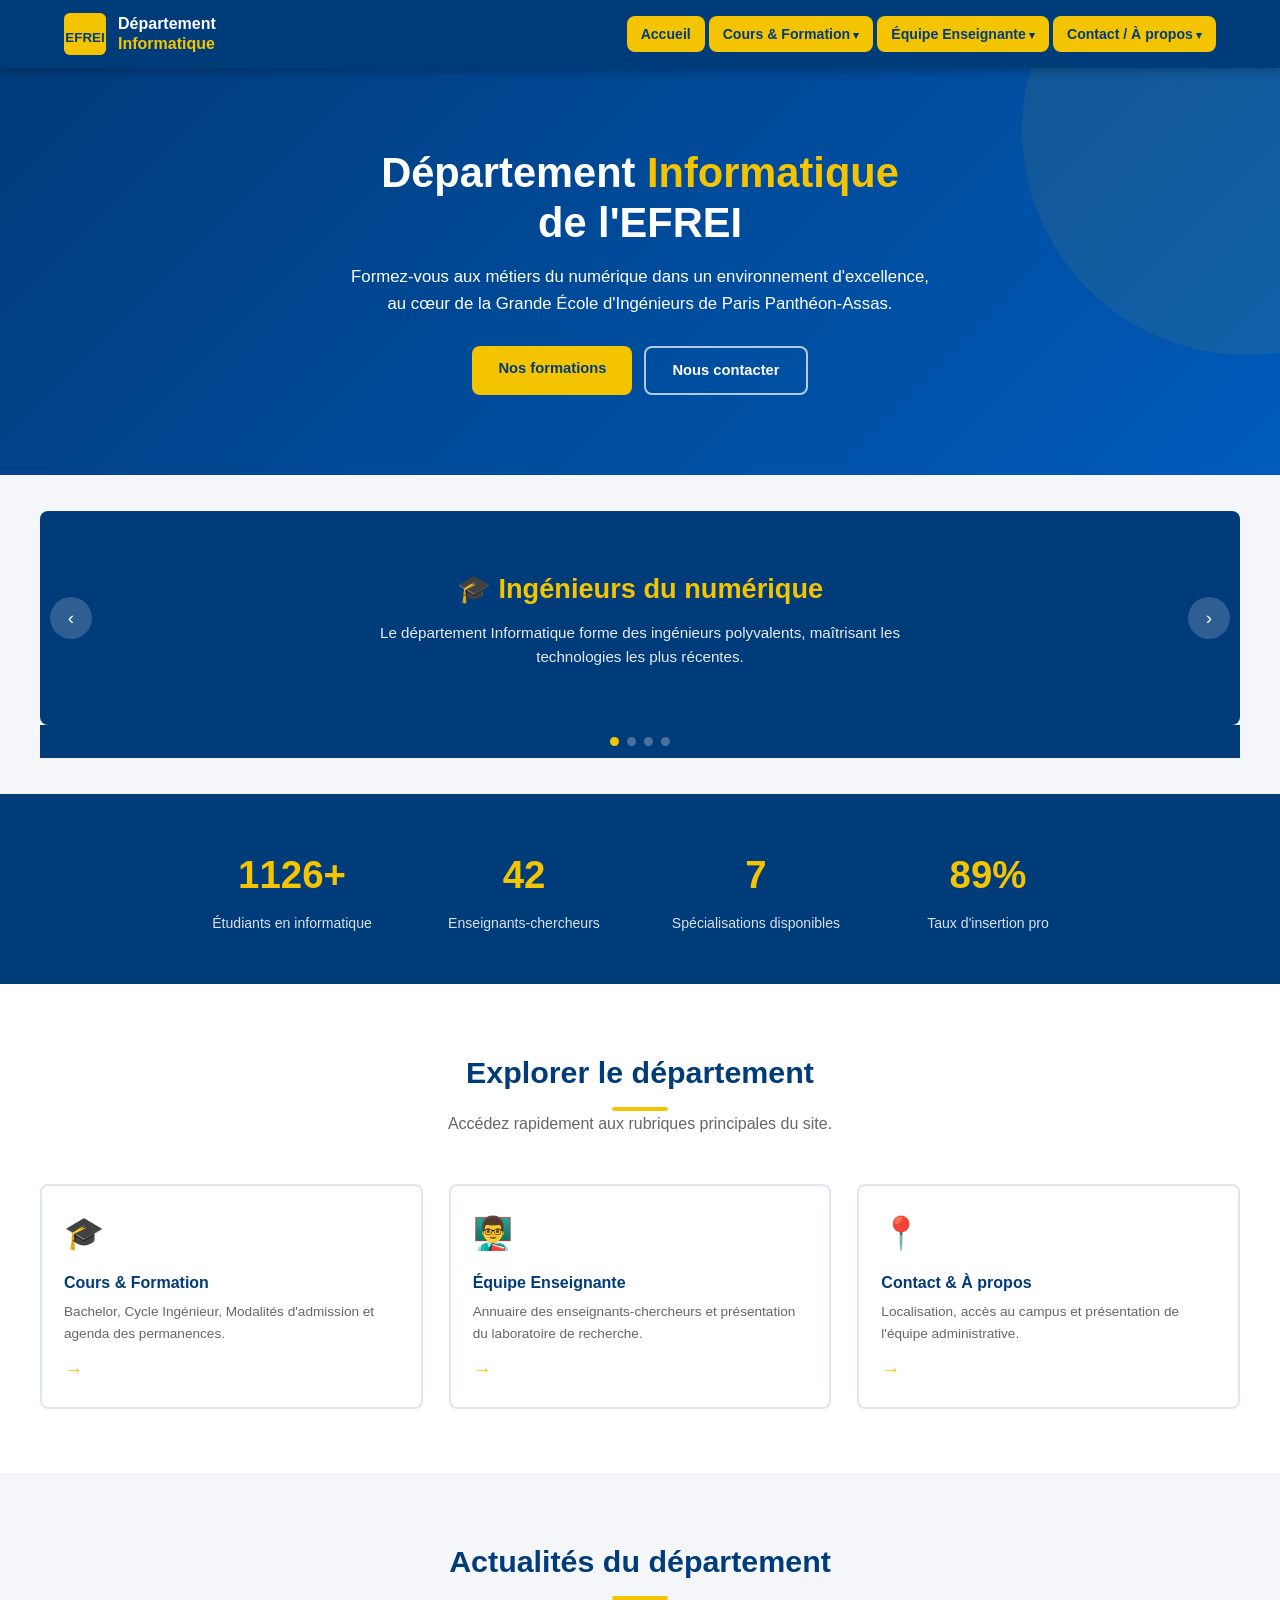
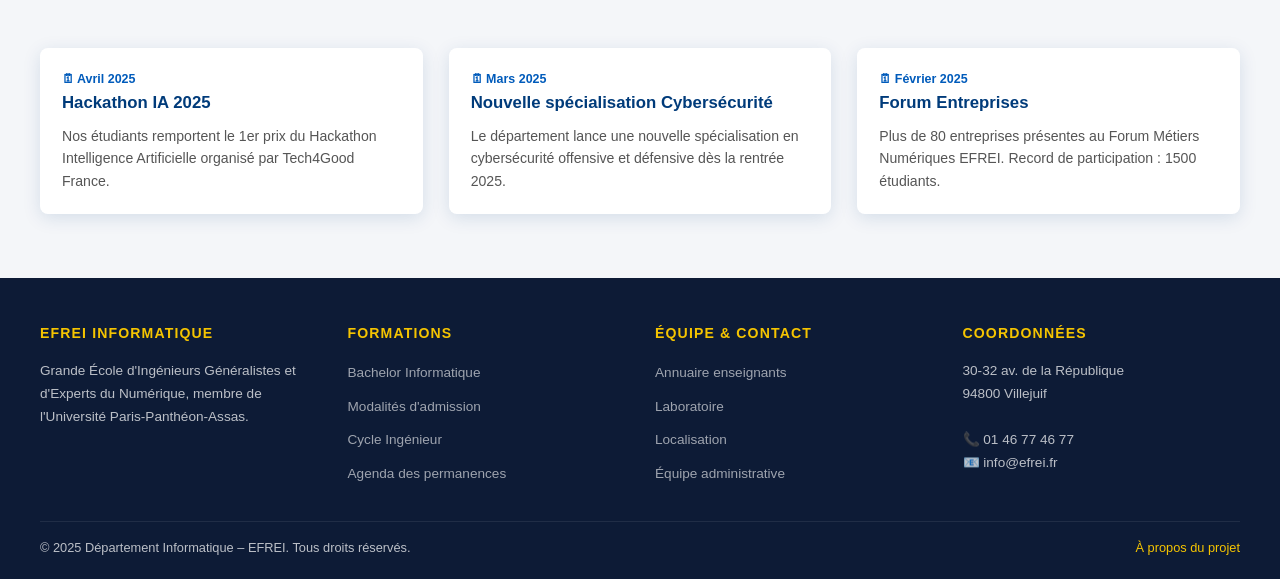
==== index.html @ 902ca6f0 "Add files via upload" ====
<!DOCTYPE html>
<html lang="fr">
<head>
  <meta charset="UTF-8" />
  <meta name="viewport" content="width=device-width, initial-scale=1.0" />
  <title>Département Informatique – EFREI</title>
  <link rel="stylesheet" href="style.css" />
</head>
<body>
 
<!-- ===== HEADER ===== -->
<header>
  <div class="header-inner">
    <div class="logo-zone">
      <svg width="44" height="44" viewBox="0 0 44 44" xmlns="http://www.w3.org/2000/svg" aria-label="Logo EFREI">
        <rect width="44" height="44" rx="6" fill="#f5c400"/>
        <text x="22" y="30" text-anchor="middle" font-family="Arial Black,sans-serif" font-size="14" font-weight="900" fill="#003b7a">EFREI</text>
      </svg>
      <div class="site-title">Département<br><span>Informatique</span></div>
    </div>
 
    <button class="menu-btn" id="menu-btn" aria-label="Ouvrir le menu" aria-expanded="false">
      <span></span><span></span><span></span>
    </button>
 
    <nav id="nav-principal" aria-label="Navigation principale">
      <ul>
        <li><a href="index.html">Accueil</a></li>
        <li class="nav-item">
          <a href="formations/bachelor.html">Cours &amp; Formation</a>
          <ul class="sous-menu">
            <li><a href="formations/bachelor.html">Bachelor Informatique</a></li>
            <li><a href="formations/admission.html">Modalités d'admission</a></li>
            <li><a href="formations/cycle-ingenieur.html">Cycle Ingénieur</a></li>
            <li><a href="formations/agenda.html">Agenda des permanences</a></li>
          </ul>
        </li>
        <li class="nav-item">
          <a href="equipe/annuaire.html">Équipe Enseignante</a>
          <ul class="sous-menu">
            <li><a href="equipe/annuaire.html">Annuaire des enseignants</a></li>
            <li><a href="equipe/laboratoire.html">Laboratoire</a></li>
          </ul>
        </li>
        <li class="nav-item">
          <a href="contact/localisation.html">Contact / À propos</a>
          <ul class="sous-menu">
            <li><a href="contact/localisation.html">Localisation &amp; accès</a></li>
            <li><a href="contact/equipe-administrative.html">Équipe administrative</a></li>
          </ul>
        </li>
      </ul>
    </nav>
  </div>
</header>
 
<!-- ===== HERO ===== -->
<section class="hero">
  <div class="conteneur">
    <h1 class="fade-in">Département <span>Informatique</span><br>de l'EFREI</h1>
    <p class="fd1">Formez-vous aux métiers du numérique dans un environnement d'excellence,
       au cœur de la Grande École d'Ingénieurs de Paris Panthéon-Assas.</p>
    <div class="hero-boutons fd2">
      <a href="formations/bachelor.html" class="btn btn-primaire">Nos formations</a>
      <a href="contact/localisation.html" class="btn btn-secondaire">Nous contacter</a>
    </div>
  </div>
</section>
 
<!-- ===== CARROUSEL ===== -->
<section style="padding:36px 24px; background:var(--gris-clair);">
  <div class="conteneur">
    <div class="carrousel">
      <div class="carrousel-piste" id="carrousel-piste">
        <div class="carrousel-diapo">
          <h3>🎓 Ingénieurs du numérique</h3>
          <p>Le département Informatique forme des ingénieurs polyvalents, maîtrisant les technologies les plus récentes.</p>
        </div>
        <div class="carrousel-diapo">
          <h3>💻 Projets innovants</h3>
          <p>Nos étudiants réalisent des projets concrets en partenariat avec des entreprises du CAC 40 et des startups.</p>
        </div>
        <div class="carrousel-diapo">
          <h3>🌍 Ouverture internationale</h3>
          <p>Profitez d'opportunités à l'international grâce à nos partenariats avec plus de 50 universités mondiales.</p>
        </div>
        <div class="carrousel-diapo">
          <h3>🤝 Réseau Alumni</h3>
          <p>Rejoignez un réseau de 30 000 anciens étudiants présents dans les plus grandes entreprises technologiques.</p>
        </div>
      </div>
      <button class="carrousel-btn precedent" id="btn-precedent" aria-label="Précédent">&#8249;</button>
      <button class="carrousel-btn suivant"   id="btn-suivant"   aria-label="Suivant">&#8250;</button>
    </div>
    <div class="carrousel-points">
      <button class="point actif" aria-label="Diapo 1"></button>
      <button class="point"       aria-label="Diapo 2"></button>
      <button class="point"       aria-label="Diapo 3"></button>
      <button class="point"       aria-label="Diapo 4"></button>
    </div>
  </div>
</section>
 
<!-- ===== STATS ===== -->
<section class="stats-bande">
  <div class="stats-grille">
    <div class="stat-item fd1"><h3><span class="compteur" data-cible="1200">0</span>+</h3><p>Étudiants en informatique</p></div>
    <div class="stat-item fd2"><h3><span class="compteur" data-cible="45">0</span></h3><p>Enseignants-chercheurs</p></div>
    <div class="stat-item fd3"><h3><span class="compteur" data-cible="8">0</span></h3><p>Spécialisations disponibles</p></div>
    <div class="stat-item fd4"><h3><span class="compteur" data-cible="95">0</span>%</h3><p>Taux d'insertion pro</p></div>
  </div>
</section>
 
<!-- ===== NAVIGATION SOUS-PAGES ===== -->
<section>
  <div class="conteneur">
    <div class="section-titre">
      <h2>Explorer le département</h2>
      <div class="trait"></div>
      <p>Accédez rapidement aux rubriques principales du site.</p>
    </div>
 
    <div class="grille-cartes">
      <a href="formations/bachelor.html" class="carte-lien fd1">
        <div class="icone-lien">🎓</div>
        <h3>Cours &amp; Formation</h3>
        <p>Bachelor, Cycle Ingénieur, Modalités d'admission et agenda des permanences.</p>
        <span class="fleche">→</span>
      </a>
      <a href="equipe/annuaire.html" class="carte-lien fd2">
        <div class="icone-lien">👨‍🏫</div>
        <h3>Équipe Enseignante</h3>
        <p>Annuaire des enseignants-chercheurs et présentation du laboratoire de recherche.</p>
        <span class="fleche">→</span>
      </a>
      <a href="contact/localisation.html" class="carte-lien fd3">
        <div class="icone-lien">📍</div>
        <h3>Contact &amp; À propos</h3>
        <p>Localisation, accès au campus et présentation de l'équipe administrative.</p>
        <span class="fleche">→</span>
      </a>
    </div>
  </div>
</section>
 
<!-- ===== ACTUALITÉS ===== -->
<section class="fond-gris">
  <div class="conteneur">
    <div class="section-titre">
      <h2>Actualités du département</h2>
      <div class="trait"></div>
    </div>
    <div class="grille-cartes">
      <article class="carte fd1">
        <div class="carte-corps">
          <p style="font-size:.78rem;color:var(--bleu-clair);font-weight:600;">🗓 Avril 2025</p>
          <h3>Hackathon IA 2025</h3>
          <p>Nos étudiants remportent le 1er prix du Hackathon Intelligence Artificielle organisé par Tech4Good France.</p>
        </div>
      </article>
      <article class="carte fd2">
        <div class="carte-corps">
          <p style="font-size:.78rem;color:var(--bleu-clair);font-weight:600;">🗓 Mars 2025</p>
          <h3>Nouvelle spécialisation Cybersécurité</h3>
          <p>Le département lance une nouvelle spécialisation en cybersécurité offensive et défensive dès la rentrée 2025.</p>
        </div>
      </article>
      <article class="carte fd3">
        <div class="carte-corps">
          <p style="font-size:.78rem;color:var(--bleu-clair);font-weight:600;">🗓 Février 2025</p>
          <h3>Forum Entreprises</h3>
          <p>Plus de 80 entreprises présentes au Forum Métiers Numériques EFREI. Record de participation : 1500 étudiants.</p>
        </div>
      </article>
    </div>
  </div>
</section>
 
<!-- ===== FOOTER ===== -->
<footer>
  <div class="footer-inner">
    <div class="footer-col">
      <h3>EFREI Informatique</h3>
      <p>Grande École d'Ingénieurs Généralistes et d'Experts du Numérique, membre de l'Université Paris-Panthéon-Assas.</p>
    </div>
    <div class="footer-col">
      <h3>Formations</h3>
      <ul>
        <li><a href="formations/bachelor.html">Bachelor Informatique</a></li>
        <li><a href="formations/admission.html">Modalités d'admission</a></li>
        <li><a href="formations/cycle-ingenieur.html">Cycle Ingénieur</a></li>
        <li><a href="formations/agenda.html">Agenda des permanences</a></li>
      </ul>
    </div>
    <div class="footer-col">
      <h3>Équipe &amp; Contact</h3>
      <ul>
        <li><a href="equipe/annuaire.html">Annuaire enseignants</a></li>
        <li><a href="equipe/laboratoire.html">Laboratoire</a></li>
        <li><a href="contact/localisation.html">Localisation</a></li>
        <li><a href="contact/equipe-administrative.html">Équipe administrative</a></li>
      </ul>
    </div>
    <div class="footer-col">
      <h3>Coordonnées</h3>
      <p>30-32 av. de la République<br>94800 Villejuif<br><br>📞 01 46 77 46 77<br>📧 info@efrei.fr</p>
    </div>
  </div>
  <div class="footer-bas">
    <p>&copy; 2025 Département Informatique – EFREI. Tous droits réservés.</p>
    <nav aria-label="Nav secondaire">
      <a href="contact/equipe-administrative.html" style="color:var(--jaune);">À propos du projet</a>
    </nav>
  </div>
</footer>
 
<script src="script.js"></script>
</body>
</html>
---- style.css ----
/* ============================================
   EFREI - Département Informatique
   style.css — Feuille de style principale
   ============================================ */
 
/* ---------- Variables CSS ---------- */
:root {
  --bleu:       #003b7a;
  --bleu-clair: #005bbb;
  --jaune:      #f5c400;
  --blanc:      #ffffff;
  --gris-clair: #f4f6f9;
  --gris-texte: #333333;
  --pied:       #0d1b36;
  --ombre:      0 4px 18px rgba(0,59,122,0.13);
  --radius:     8px;
  --transition: 0.3s ease;
}
 
/* ---------- Reset ---------- */
*, *::before, *::after { margin:0; padding:0; box-sizing:border-box; }
html { scroll-behavior: smooth; }
body { font-family:'Segoe UI',Tahoma,Geneva,Verdana,sans-serif; color:var(--gris-texte); background:var(--blanc); line-height:1.6; }
a { text-decoration:none; color:inherit; }
img { max-width:100%; height:auto; display:block; }
ul { list-style:none; }
 
/* ---------- HEADER ---------- */
header {
  background: var(--bleu);
  color: var(--blanc);
  position: sticky;
  top: 0;
  z-index: 1000;
  box-shadow: 0 2px 10px rgba(0,0,0,0.3);
}
.header-inner {
  max-width: 1200px;
  margin: 0 auto;
  padding: 0 24px;
  height: 68px;
  display: flex;
  align-items: center;
  justify-content: space-between;
}
.logo-zone { display:flex; align-items:center; gap:12px; }
.logo-zone svg { height:42px; width:auto; }
.site-title { font-size:1rem; font-weight:700; line-height:1.25; }
.site-title span { color:var(--jaune); }
 
/* NAV */
nav ul { display:flex; gap:4px; }
nav ul li a {
  display:block;
  padding:7px 14px;
  border-radius:var(--radius);
  font-size:0.88rem;
  font-weight:500;
  color:rgba(255,255,255,0.82);
  transition:background var(--transition), color var(--transition);
}
nav ul li a:hover, nav ul li a.actif {
  background:var(--jaune);
  color:var(--bleu);
  font-weight:700;
}
 
/* Dropdown sous-menus */
.nav-item { position:relative; }
.nav-item > a::after { content:' ▾'; font-size:0.7rem; }
.sous-menu {
  display:none;
  position:absolute;
  top:calc(100% + 8px);
  left:0;
  background:var(--blanc);
  border-radius:var(--radius);
  box-shadow:var(--ombre);
  min-width:220px;
  padding:8px 0;
  z-index:200;
}
.sous-menu li a {
  color:var(--bleu);
  padding:9px 18px;
  font-size:0.85rem;
  border-radius:0;
  display:block;
}
.sous-menu li a:hover { background:var(--gris-clair); color:var(--bleu); }
.nav-item:hover .sous-menu { display:block; }
 
/* Hamburger */
.menu-btn {
  display:none; background:none; border:none; cursor:pointer;
  flex-direction:column; gap:5px; padding:6px;
}
.menu-btn span { display:block; width:26px; height:3px; background:var(--blanc); border-radius:2px; transition:var(--transition); }
 
/* ---------- FOOTER ---------- */
footer {
  background: var(--pied);
  color: rgba(255,255,255,0.72);
  padding: 44px 24px 20px;
}
.footer-inner {
  max-width:1200px; margin:0 auto;
  display:grid; grid-template-columns:repeat(auto-fit,minmax(210px,1fr)); gap:30px;
  margin-bottom:28px;
}
.footer-col h3 {
  color:var(--jaune); font-size:0.88rem; font-weight:700;
  text-transform:uppercase; letter-spacing:0.08em; margin-bottom:14px;
}
.footer-col ul li { margin-bottom:8px; }
.footer-col ul li a { color:rgba(255,255,255,0.6); font-size:0.85rem; transition:color var(--transition); }
.footer-col ul li a:hover { color:var(--jaune); }
.footer-col p { font-size:0.85rem; line-height:1.7; }
.footer-bas {
  max-width:1200px; margin:0 auto;
  border-top:1px solid rgba(255,255,255,0.08);
  padding-top:16px;
  display:flex; justify-content:space-between; align-items:center;
  flex-wrap:wrap; gap:10px; font-size:0.8rem;
}
 
/* ---------- ÉLÉMENTS COMMUNS ---------- */
.conteneur { max-width:1200px; margin:0 auto; }
section { padding:64px 24px; }
.fond-gris { background:var(--gris-clair); }
 
.section-titre { text-align:center; margin-bottom:48px; }
.section-titre h2 { font-size:1.9rem; color:var(--bleu); margin-bottom:8px; }
.section-titre p { color:#666; max-width:580px; margin:0 auto; }
.trait { width:56px; height:4px; background:var(--jaune); margin:10px auto 0; border-radius:2px; }
 
/* Fil d'Ariane */
.breadcrumb {
  background:var(--gris-clair);
  padding:10px 24px;
  font-size:0.82rem;
  color:#666;
  border-bottom:1px solid #e0e6ef;
}
.breadcrumb .conteneur { display:flex; gap:6px; align-items:center; flex-wrap:wrap; }
.breadcrumb a { color:var(--bleu-clair); }
.breadcrumb a:hover { text-decoration:underline; }
.breadcrumb span { color:#999; }
 
/* HERO */
.hero {
  background:linear-gradient(135deg,var(--bleu) 0%,var(--bleu-clair) 100%);
  color:var(--blanc);
  padding:80px 24px;
  text-align:center;
  position:relative;
  overflow:hidden;
}
.hero::before {
  content:''; position:absolute; top:-40%; right:-15%;
  width:450px; height:450px;
  background:rgba(245,196,0,0.07); border-radius:50%;
}
.hero-petit { padding:52px 24px; }
.hero h1 { font-size:2.6rem; font-weight:800; margin-bottom:16px; line-height:1.2; }
.hero h1 span { color:var(--jaune); }
.hero p { font-size:1.05rem; opacity:0.9; max-width:580px; margin:0 auto 28px; }
.hero-boutons { display:flex; gap:12px; justify-content:center; flex-wrap:wrap; }
 
/* BOUTONS */
.btn { display:inline-block; padding:11px 26px; border-radius:var(--radius); font-weight:600; font-size:0.92rem; cursor:pointer; transition:all var(--transition); border:none; }
.btn-primaire { background:var(--jaune); color:var(--bleu); }
.btn-primaire:hover { background:#e6b800; transform:translateY(-2px); box-shadow:var(--ombre); }
.btn-secondaire { background:transparent; color:var(--blanc); border:2px solid rgba(255,255,255,0.7); }
.btn-secondaire:hover { background:var(--blanc); color:var(--bleu); }
.btn-bleu { background:var(--bleu); color:var(--blanc); }
.btn-bleu:hover { background:var(--bleu-clair); transform:translateY(-2px); }
 
/* CARTES */
.grille-cartes { display:grid; grid-template-columns:repeat(auto-fit,minmax(260px,1fr)); gap:26px; }
.carte {
  background:var(--blanc); border-radius:var(--radius);
  box-shadow:var(--ombre); overflow:hidden;
  transition:transform var(--transition), box-shadow var(--transition);
}
.carte:hover { transform:translateY(-5px); box-shadow:0 14px 32px rgba(0,59,122,0.18); }
.carte-entete { background:var(--bleu); color:var(--blanc); padding:20px; font-size:1.9rem; text-align:center; }
.carte-corps { padding:22px; }
.carte-corps h3 { font-size:1.05rem; color:var(--bleu); margin-bottom:8px; }
.carte-corps p { font-size:0.88rem; color:#555; line-height:1.6; }
 
/* LIEN CARTE (sous-pages) */
.carte-lien { display:block; border:2px solid #e0e6ef; border-radius:var(--radius); padding:22px; transition:all var(--transition); }
.carte-lien:hover { border-color:var(--bleu-clair); background:var(--gris-clair); transform:translateY(-3px); box-shadow:var(--ombre); }
.carte-lien .icone-lien { font-size:2rem; margin-bottom:10px; }
.carte-lien h3 { color:var(--bleu); font-size:1rem; margin-bottom:6px; }
.carte-lien p { font-size:0.85rem; color:#666; }
.carte-lien .fleche { color:var(--jaune); font-size:1.2rem; font-weight:700; margin-top:10px; display:block; }
 
/* TABLEAU */
.tableau-conteneur { overflow-x:auto; }
table { width:100%; border-collapse:collapse; font-size:0.9rem; }
thead { background:var(--bleu); color:var(--blanc); }
thead th { padding:13px 16px; text-align:left; font-weight:600; }
tbody tr { border-bottom:1px solid #e8ecf2; transition:background var(--transition); }
tbody tr:hover { background:#eef3fb; }
tbody td { padding:12px 16px; }
.badge { display:inline-block; padding:3px 10px; border-radius:20px; font-size:0.75rem; font-weight:600; }
.badge-bleu  { background:#dbeafe; color:#1e40af; }
.badge-vert  { background:#d1fae5; color:#065f46; }
.badge-jaune { background:#fef3c7; color:#92400e; }
.badge-rouge { background:#fee2e2; color:#991b1b; }
 
/* STATS */
.stats-bande { background:var(--bleu); color:var(--blanc); padding:50px 24px; }
.stats-grille { max-width:900px; margin:0 auto; display:grid; grid-template-columns:repeat(auto-fit,minmax(150px,1fr)); gap:28px; text-align:center; }
.stat-item h3 { font-size:2.4rem; color:var(--jaune); font-weight:800; }
.stat-item p { font-size:0.88rem; opacity:0.85; margin-top:6px; }
 
/* FORMULAIRE */
.formulaire { max-width:660px; margin:0 auto; background:var(--blanc); border-radius:var(--radius); box-shadow:var(--ombre); padding:38px; }
.champ-groupe { margin-bottom:20px; }
.champ-groupe label { display:block; font-weight:600; font-size:0.88rem; margin-bottom:6px; color:var(--bleu); }
.champ-groupe input, .champ-groupe select, .champ-groupe textarea {
  width:100%; padding:10px 14px; border:2px solid #dde3ee;
  border-radius:var(--radius); font-size:0.9rem; font-family:inherit;
  transition:border-color var(--transition); outline:none;
}
.champ-groupe input:focus, .champ-groupe select:focus, .champ-groupe textarea:focus { border-color:var(--bleu-clair); }
.champ-groupe input.invalide, .champ-groupe textarea.invalide { border-color:#e53e3e; }
.champ-groupe textarea { resize:vertical; min-height:120px; }
.erreur-msg { color:#e53e3e; font-size:0.78rem; margin-top:4px; display:none; }
.erreur-msg.visible { display:block; }
.success-msg { display:none; background:#d1fae5; color:#065f46; padding:14px; border-radius:var(--radius); text-align:center; font-weight:600; margin-top:14px; }
 
/* CARROUSEL */
.carrousel { position:relative; overflow:hidden; border-radius:var(--radius); background:var(--bleu); }
.carrousel-piste { display:flex; transition:transform 0.5s ease; }
.carrousel-diapo { min-width:100%; padding:56px 40px; text-align:center; color:var(--blanc); }
.carrousel-diapo h3 { font-size:1.7rem; margin-bottom:10px; color:var(--jaune); }
.carrousel-diapo p { font-size:0.95rem; opacity:0.9; max-width:560px; margin:0 auto; }
.carrousel-btn { position:absolute; top:50%; transform:translateY(-50%); background:rgba(255,255,255,0.18); color:var(--blanc); border:none; width:42px; height:42px; border-radius:50%; font-size:1.2rem; cursor:pointer; transition:background var(--transition); }
.carrousel-btn:hover { background:var(--jaune); color:var(--bleu); }
.carrousel-btn.precedent { left:10px; }
.carrousel-btn.suivant   { right:10px; }
.carrousel-points { display:flex; justify-content:center; gap:8px; padding:12px 0; background:var(--bleu); }
.point { width:9px; height:9px; border-radius:50%; background:rgba(255,255,255,0.28); cursor:pointer; border:none; transition:background var(--transition); }
.point.actif { background:var(--jaune); }
 
/* ACCORDEON */
.accordeon-item { background:var(--blanc); border-radius:var(--radius); box-shadow:var(--ombre); margin-bottom:10px; overflow:hidden; }
.accordeon-titre { width:100%; background:none; border:none; padding:16px 20px; text-align:left; font-size:0.95rem; font-weight:600; color:var(--bleu); cursor:pointer; display:flex; justify-content:space-between; align-items:center; transition:background var(--transition); }
.accordeon-titre:hover { background:#eef3fb; }
.accordeon-titre .icone { font-size:1.1rem; transition:transform var(--transition); }
.accordeon-titre.ouvert .icone { transform:rotate(45deg); }
.accordeon-corps { max-height:0; overflow:hidden; transition:max-height 0.4s ease, padding 0.3s ease; padding:0 20px; }
.accordeon-corps.ouvert { padding:14px 20px 20px; }
.accordeon-corps p, .accordeon-corps ul { font-size:0.88rem; color:#555; }
.accordeon-corps ul { list-style:disc; padding-left:18px; margin-top:8px; }
.accordeon-corps ul li { margin-bottom:5px; }
 
/* ANIMATIONS */
@keyframes fadeInUp { from{opacity:0;transform:translateY(28px)} to{opacity:1;transform:translateY(0)} }
.fade-in { animation:fadeInUp 0.55s ease forwards; }
.fd1{animation-delay:0.05s;opacity:0} .fd2{animation-delay:0.15s;opacity:0} .fd3{animation-delay:0.25s;opacity:0} .fd4{animation-delay:0.35s;opacity:0}
 
/* ---------- RESPONSIVE ---------- */
@media(max-width:900px){
  .hero h1{font-size:2.1rem;}
  .section-titre h2{font-size:1.65rem;}
}
@media(max-width:680px){
  .menu-btn{display:flex;}
  nav{display:none;position:absolute;top:68px;left:0;right:0;background:var(--bleu);padding:14px 20px;box-shadow:0 4px 14px rgba(0,0,0,0.22);}
  nav.ouvert{display:block;}
  nav ul{flex-direction:column;gap:3px;}
  nav ul li a{padding:11px 14px;}
  .sous-menu{position:static;box-shadow:none;background:rgba(255,255,255,0.08);padding-left:12px;}
  .sous-menu li a{color:rgba(255,255,255,0.8);}
  .sous-menu li a:hover{background:rgba(255,255,255,0.1);}
  .nav-item:hover .sous-menu{display:none;}
  .nav-item.ouvert-mobile .sous-menu{display:block;}
  .hero{padding:60px 20px;}
  .hero h1{font-size:1.75rem;}
  .formulaire{padding:22px 16px;}
  .footer-bas{flex-direction:column;text-align:center;}
}
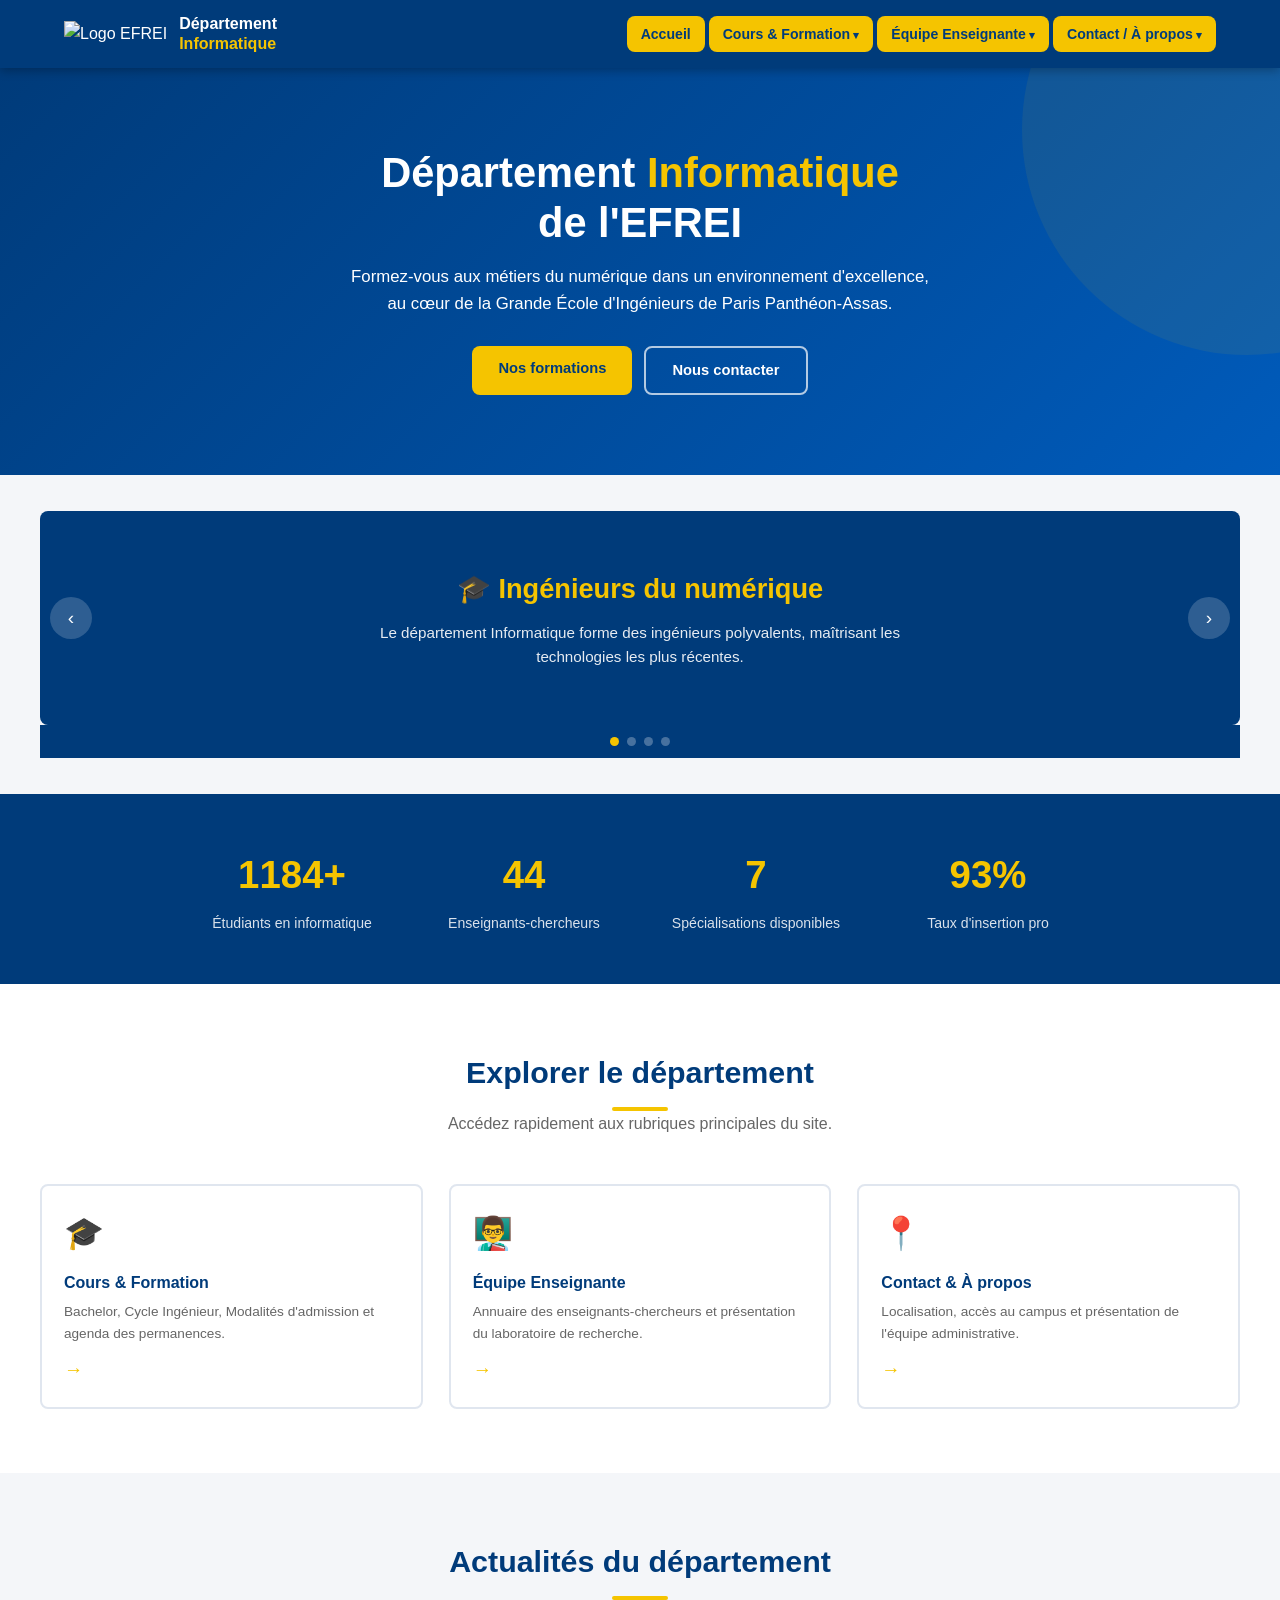
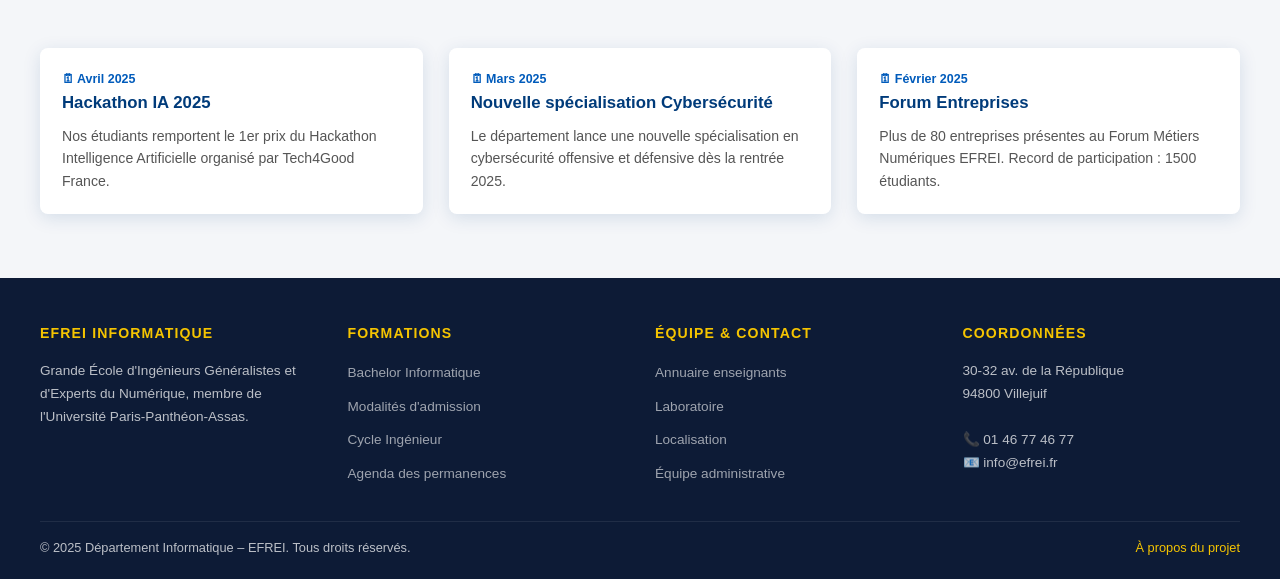
==== commit 79432ffc: "Update index.html" ====
--- a/index.html
+++ b/index.html
@@ -12,10 +12,7 @@
 <header>
   <div class="header-inner">
     <div class="logo-zone">
-      <svg width="44" height="44" viewBox="0 0 44 44" xmlns="http://www.w3.org/2000/svg" aria-label="Logo EFREI">
-        <rect width="44" height="44" rx="6" fill="#f5c400"/>
-        <text x="22" y="30" text-anchor="middle" font-family="Arial Black,sans-serif" font-size="14" font-weight="900" fill="#003b7a">EFREI</text>
-      </svg>
+      <img src="../Image/Logo_Efrei_2022.svg" alt="Logo EFREI" class="logo-efrei" />
       <div class="site-title">Département<br><span>Informatique</span></div>
     </div>
  
@@ -216,4 +213,4 @@
  
 <script src="script.js"></script>
 </body>
-</html>+</html>
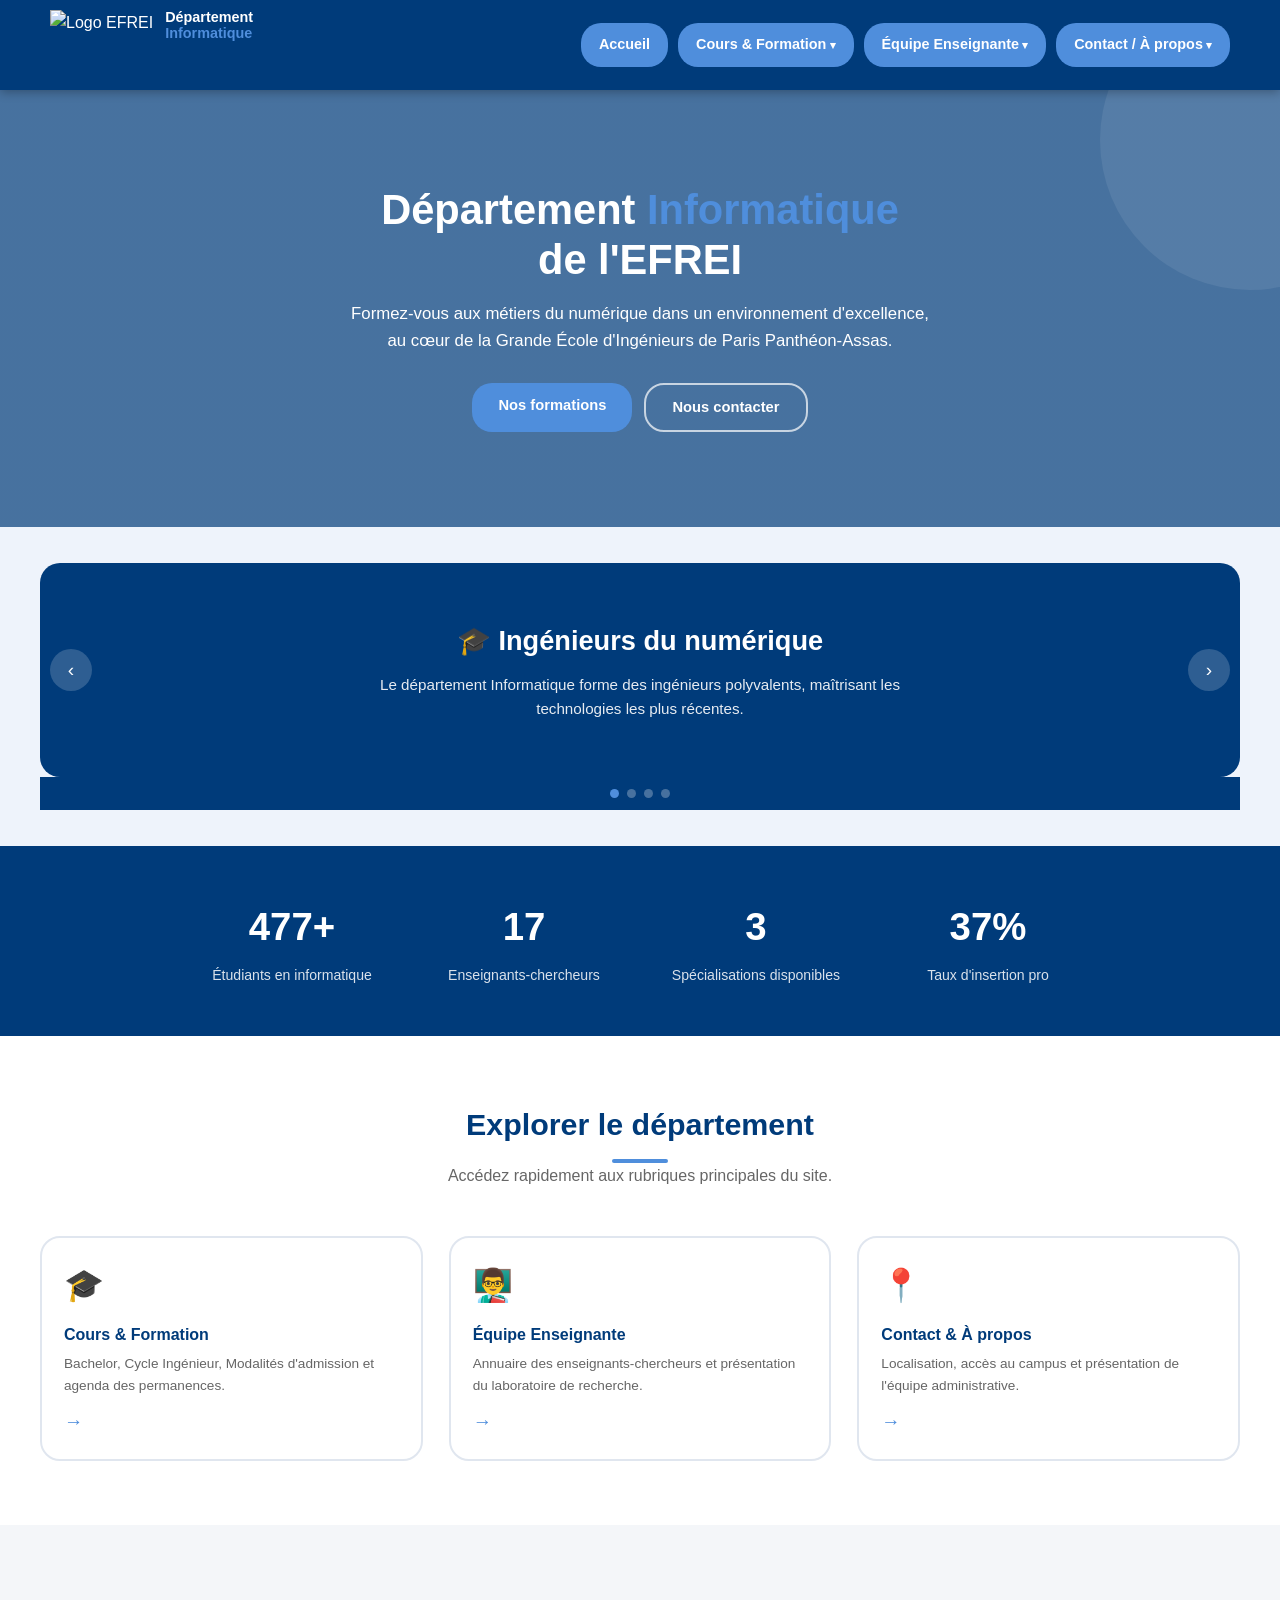
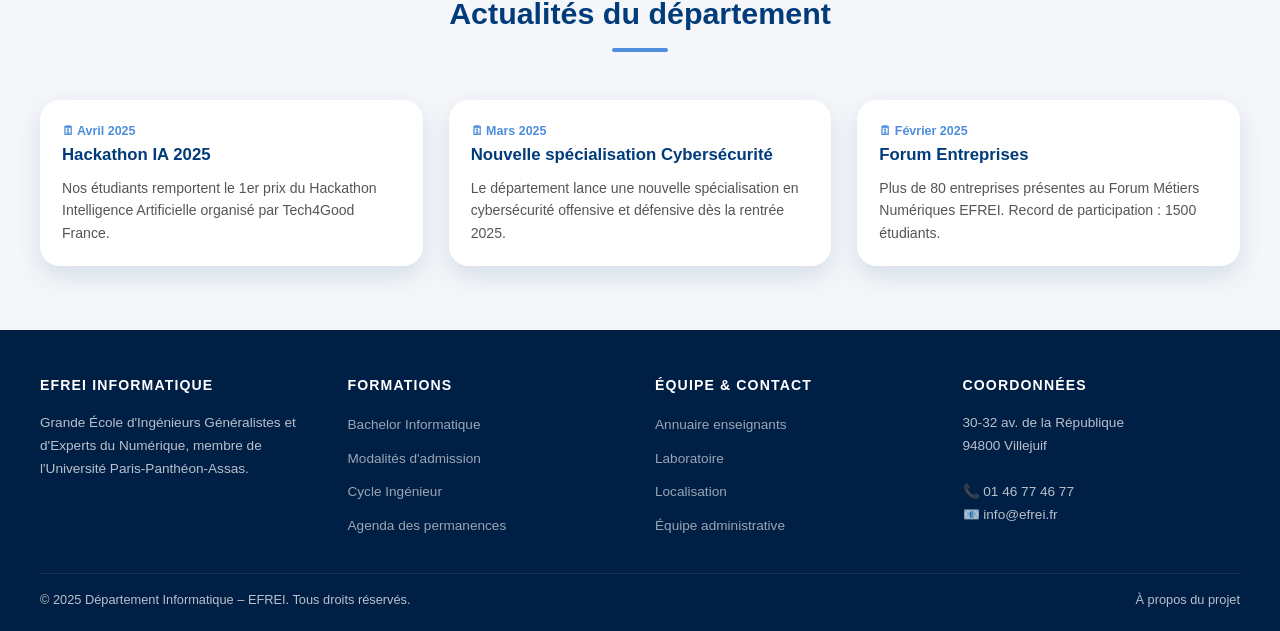
==== commit 55a28aa9: "Add files via upload" ====
--- a/index.html
+++ b/index.html
@@ -12,7 +12,7 @@
 <header>
   <div class="header-inner">
     <div class="logo-zone">
-      <img src="../Image/Logo_Efrei_2022.svg" alt="Logo EFREI" class="logo-efrei" />
+      <img src="../images/logo-efrei.png" alt="Logo EFREI">
       <div class="site-title">Département<br><span>Informatique</span></div>
     </div>
  
--- a/style.css
+++ b/style.css
@@ -1,30 +1,60 @@
 /* ============================================
    EFREI - Département Informatique
-   style.css — Feuille de style principale
+   style.css
    ============================================ */
- 
+
 /* ---------- Variables CSS ---------- */
 :root {
-  --bleu:       #003b7a;
-  --bleu-clair: #005bbb;
-  --jaune:      #f5c400;
-  --blanc:      #ffffff;
-  --gris-clair: #f4f6f9;
-  --gris-texte: #333333;
-  --pied:       #0d1b36;
-  --ombre:      0 4px 18px rgba(0,59,122,0.13);
-  --radius:     8px;
+  --bleu: #003b7a;
+  --bleu-fonce: #002b5c;
+  --bleu-clair: #4f8edc;
+  --blanc: #ffffff;
+  --gris: #f4f6f9;
+  --gris-clair: #eef3fb;
+  --texte: #1e293b;
+  --pied: #001f45;
+  --accent: #4f8edc;
+
+  --radius: 20px;
+  --ombre: 0 10px 25px rgba(0, 59, 122, 0.12);
   --transition: 0.3s ease;
 }
- 
+
 /* ---------- Reset ---------- */
-*, *::before, *::after { margin:0; padding:0; box-sizing:border-box; }
-html { scroll-behavior: smooth; }
-body { font-family:'Segoe UI',Tahoma,Geneva,Verdana,sans-serif; color:var(--gris-texte); background:var(--blanc); line-height:1.6; }
-a { text-decoration:none; color:inherit; }
-img { max-width:100%; height:auto; display:block; }
-ul { list-style:none; }
- 
+*,
+*::before,
+*::after {
+  margin: 0;
+  padding: 0;
+  box-sizing: border-box;
+}
+
+html {
+  scroll-behavior: smooth;
+}
+
+body {
+  font-family: "Segoe UI", Tahoma, Geneva, Verdana, sans-serif;
+  color: var(--texte);
+  background: var(--blanc);
+  line-height: 1.6;
+}
+
+a {
+  text-decoration: none;
+  color: inherit;
+}
+
+img {
+  max-width: 100%;
+  height: auto;
+  display: block;
+}
+
+ul {
+  list-style: none;
+}
+
 /* ---------- HEADER ---------- */
 header {
   background: var(--bleu);
@@ -32,256 +62,928 @@
   position: sticky;
   top: 0;
   z-index: 1000;
-  box-shadow: 0 2px 10px rgba(0,0,0,0.3);
-}
+  box-shadow: 0 2px 10px rgba(0, 0, 0, 0.3);
+}
+
 .header-inner {
-  max-width: 1200px;
-  margin: 0 auto;
-  padding: 0 24px;
-  height: 68px;
+  width: 100%;
+  height: 90px;
+  padding: 0 50px;
+
   display: flex;
   align-items: center;
   justify-content: space-between;
 }
-.logo-zone { display:flex; align-items:center; gap:12px; }
-.logo-zone svg { height:42px; width:auto; }
-.site-title { font-size:1rem; font-weight:700; line-height:1.25; }
-.site-title span { color:var(--jaune); }
- 
-/* NAV */
-nav ul { display:flex; gap:4px; }
+
+/* Logo */
+.logo-zone {
+  display: flex;
+  align-items: flex-start;
+  gap: 12px;
+
+  width: 260px;
+  height: 70px;
+
+  overflow: hidden;
+}
+
+.logo-efrei {
+  width: 140px !important;
+  max-width: 140px !important;
+  height: auto !important;
+
+  display: block;
+  object-fit: contain;
+
+  filter: brightness(0) invert(1);
+
+  transform: translateY(-8px);
+}
+
+.site-title {
+  font-size: 0.9rem;
+  font-weight: 700;
+  line-height: 1.1;
+  color: white;
+}
+
+.site-title span {
+  color: var(--bleu-clair);
+}
+
+/* ---------- NAV ---------- */
+nav ul {
+  display: flex;
+  align-items: center;
+  gap: 10px;
+}
+
 nav ul li a {
-  display:block;
-  padding:7px 14px;
-  border-radius:var(--radius);
-  font-size:0.88rem;
-  font-weight:500;
-  color:rgba(255,255,255,0.82);
-  transition:background var(--transition), color var(--transition);
-}
-nav ul li a:hover, nav ul li a.actif {
-  background:var(--jaune);
-  color:var(--bleu);
-  font-weight:700;
-}
- 
-/* Dropdown sous-menus */
-.nav-item { position:relative; }
-.nav-item > a::after { content:' ▾'; font-size:0.7rem; }
+  display: block;
+  padding: 10px 18px;
+  border-radius: 20px;
+
+  font-size: 0.9rem;
+  font-weight: 600;
+
+  color: var(--blanc);
+  transition: var(--transition);
+}
+
+nav ul li a:hover {
+  background: rgba(255, 255, 255, 0.15);
+}
+
+nav ul li a.actif {
+  background: var(--bleu-clair);
+  color: var(--blanc);
+}
+
+/* Dropdown */
+.nav-item {
+  position: relative;
+}
+
+.nav-item > a::after {
+  content: " ▾";
+  font-size: 0.7rem;
+}
+
 .sous-menu {
-  display:none;
-  position:absolute;
-  top:calc(100% + 8px);
-  left:0;
-  background:var(--blanc);
-  border-radius:var(--radius);
-  box-shadow:var(--ombre);
-  min-width:220px;
-  padding:8px 0;
-  z-index:200;
-}
+  display: none;
+  position: absolute;
+  top: 100%;
+  left: 0;
+
+  background: var(--blanc);
+  border-radius: var(--radius);
+  box-shadow: var(--ombre);
+
+  min-width: 220px;
+  padding: 8px 0;
+  z-index: 200;
+}
+
 .sous-menu li a {
-  color:var(--bleu);
-  padding:9px 18px;
-  font-size:0.85rem;
-  border-radius:0;
-  display:block;
-}
-.sous-menu li a:hover { background:var(--gris-clair); color:var(--bleu); }
-.nav-item:hover .sous-menu { display:block; }
- 
+  color: var(--bleu);
+  padding: 9px 18px;
+  font-size: 0.85rem;
+  border-radius: 0;
+  display: block;
+}
+
+.sous-menu li a:hover {
+  background: var(--gris-clair);
+  color: var(--bleu);
+}
+
+.nav-item:hover .sous-menu {
+  display: block;
+}
+
 /* Hamburger */
 .menu-btn {
-  display:none; background:none; border:none; cursor:pointer;
-  flex-direction:column; gap:5px; padding:6px;
-}
-.menu-btn span { display:block; width:26px; height:3px; background:var(--blanc); border-radius:2px; transition:var(--transition); }
- 
+  display: none;
+  background: none;
+  border: none;
+  cursor: pointer;
+  flex-direction: column;
+  gap: 5px;
+  padding: 6px;
+}
+
+.menu-btn span {
+  display: block;
+  width: 26px;
+  height: 3px;
+  background: var(--blanc);
+  border-radius: 2px;
+  transition: var(--transition);
+}
+
+/* ---------- HERO ---------- */
+.hero {
+  background:
+    linear-gradient(
+      rgba(0, 59, 122, 0.72),
+      rgba(0, 59, 122, 0.72)
+    ),
+    url("Image/campus-8304-2048x1356.webp") center/cover no-repeat;
+
+  color: var(--blanc);
+  padding: 95px 24px;
+  text-align: center;
+  position: relative;
+  overflow: hidden;
+}
+
+.hero::before {
+  content: "";
+  position: absolute;
+  top: -100px;
+  right: -120px;
+
+  width: 300px;
+  height: 300px;
+
+  background: rgba(255, 255, 255, 0.08);
+  border-radius: 50%;
+}
+
+.hero-petit {
+  padding: 60px 24px;
+}
+
+.hero h1 {
+  font-size: 2.6rem;
+  font-weight: 800;
+  margin-bottom: 16px;
+  line-height: 1.2;
+  position: relative;
+  z-index: 1;
+}
+
+.hero h1 span {
+  color: var(--bleu-clair);
+}
+
+.hero p {
+  font-size: 1.05rem;
+  opacity: 0.95;
+  max-width: 580px;
+  margin: 0 auto 28px;
+  position: relative;
+  z-index: 1;
+}
+
+.hero-boutons {
+  display: flex;
+  gap: 12px;
+  justify-content: center;
+  flex-wrap: wrap;
+  position: relative;
+  z-index: 1;
+}
+
+/* ---------- BOUTONS ---------- */
+.btn {
+  display: inline-block;
+  padding: 11px 26px;
+  border-radius: var(--radius);
+  font-weight: 600;
+  font-size: 0.92rem;
+  cursor: pointer;
+  transition: all var(--transition);
+  border: none;
+}
+
+.btn-primaire {
+  background: var(--bleu-clair);
+  color: var(--blanc);
+}
+
+.btn-primaire:hover {
+  background: #3d7ac4;
+  transform: translateY(-2px);
+  box-shadow: var(--ombre);
+}
+
+.btn-secondaire {
+  background: transparent;
+  color: var(--blanc);
+  border: 2px solid rgba(255, 255, 255, 0.7);
+}
+
+.btn-secondaire:hover {
+  background: var(--blanc);
+  color: var(--bleu);
+}
+
+.btn-bleu {
+  background: var(--bleu);
+  color: var(--blanc);
+}
+
+.btn-bleu:hover {
+  background: var(--bleu-clair);
+  transform: translateY(-2px);
+}
+
+/* ---------- ÉLÉMENTS COMMUNS ---------- */
+.conteneur {
+  max-width: 1200px;
+  margin: 0 auto;
+}
+
+section {
+  padding: 64px 24px;
+}
+
+.fond-gris {
+  background: var(--gris);
+}
+
+.section-titre {
+  text-align: center;
+  margin-bottom: 48px;
+}
+
+.section-titre h2 {
+  font-size: 1.9rem;
+  color: var(--bleu);
+  margin-bottom: 8px;
+}
+
+.section-titre p {
+  color: #666;
+  max-width: 580px;
+  margin: 0 auto;
+}
+
+.trait {
+  width: 56px;
+  height: 4px;
+  background: var(--bleu-clair);
+  margin: 10px auto 0;
+  border-radius: 2px;
+}
+
+/* ---------- FIL D'ARIANE ---------- */
+.breadcrumb {
+  background: var(--gris);
+  padding: 10px 24px;
+  font-size: 0.82rem;
+  color: #666;
+  border-bottom: 1px solid #e0e6ef;
+}
+
+.breadcrumb .conteneur {
+  display: flex;
+  gap: 6px;
+  align-items: center;
+  flex-wrap: wrap;
+}
+
+.breadcrumb a {
+  color: var(--bleu-clair);
+}
+
+.breadcrumb a:hover {
+  text-decoration: underline;
+}
+
+.breadcrumb span {
+  color: #999;
+}
+
+/* ---------- CARTES ---------- */
+.grille-cartes {
+  display: grid;
+  grid-template-columns: repeat(auto-fit, minmax(260px, 1fr));
+  gap: 26px;
+}
+
+.carte {
+  background: var(--blanc);
+  border-radius: var(--radius);
+  box-shadow: var(--ombre);
+  overflow: hidden;
+  transition: transform var(--transition), box-shadow var(--transition);
+}
+
+.carte:hover {
+  transform: translateY(-5px);
+  box-shadow: 0 14px 32px rgba(0, 59, 122, 0.18);
+}
+
+.carte-entete {
+  background: var(--bleu);
+  color: var(--blanc);
+  padding: 20px;
+  font-size: 1.9rem;
+  text-align: center;
+}
+
+.carte-corps {
+  padding: 22px;
+}
+
+.carte-corps h3 {
+  font-size: 1.05rem;
+  color: var(--bleu);
+  margin-bottom: 8px;
+}
+
+.carte-corps p {
+  font-size: 0.88rem;
+  color: #555;
+  line-height: 1.6;
+}
+
+/* ---------- CARTES LIENS ---------- */
+.carte-lien {
+  display: block;
+  border: 2px solid #e0e6ef;
+  border-radius: var(--radius);
+  padding: 22px;
+  transition: all var(--transition);
+}
+
+.carte-lien:hover {
+  border-color: var(--bleu-clair);
+  background: var(--gris);
+  transform: translateY(-3px);
+  box-shadow: var(--ombre);
+}
+
+.carte-lien .icone-lien {
+  font-size: 2rem;
+  margin-bottom: 10px;
+}
+
+.carte-lien h3 {
+  color: var(--bleu);
+  font-size: 1rem;
+  margin-bottom: 6px;
+}
+
+.carte-lien p {
+  font-size: 0.85rem;
+  color: #666;
+}
+
+.carte-lien .fleche {
+  color: var(--bleu-clair);
+  font-size: 1.2rem;
+  font-weight: 700;
+  margin-top: 10px;
+  display: block;
+}
+
+/* ---------- TABLEAU ---------- */
+.tableau-conteneur {
+  overflow-x: auto;
+}
+
+table {
+  width: 100%;
+  border-collapse: collapse;
+  font-size: 0.9rem;
+}
+
+thead {
+  background: var(--bleu);
+  color: var(--blanc);
+}
+
+thead th {
+  padding: 13px 16px;
+  text-align: left;
+  font-weight: 600;
+}
+
+tbody tr {
+  border-bottom: 1px solid #e8ecf2;
+  transition: background var(--transition);
+}
+
+tbody tr:hover {
+  background: #eef3fb;
+}
+
+tbody td {
+  padding: 12px 16px;
+}
+
+.badge {
+  display: inline-block;
+  padding: 3px 10px;
+  border-radius: 20px;
+  font-size: 0.75rem;
+  font-weight: 600;
+}
+
+.badge-bleu {
+  background: #dbeafe;
+  color: #1e40af;
+}
+
+.badge-vert {
+  background: #d1fae5;
+  color: #065f46;
+}
+
+.badge-jaune {
+  background: #e0f2fe;
+  color: #075985;
+}
+
+.badge-rouge {
+  background: #fee2e2;
+  color: #991b1b;
+}
+
+/* ---------- STATS ---------- */
+.stats-bande {
+  background: var(--bleu);
+  color: var(--blanc);
+  padding: 50px 24px;
+}
+
+.stats-grille {
+  max-width: 900px;
+  margin: 0 auto;
+
+  display: grid;
+  grid-template-columns: repeat(auto-fit, minmax(150px, 1fr));
+  gap: 28px;
+
+  text-align: center;
+}
+
+.stat-item h3 {
+  font-size: 2.4rem;
+  color: var(--blanc);
+  font-weight: 800;
+}
+
+.stat-item p {
+  font-size: 0.88rem;
+  opacity: 0.85;
+  margin-top: 6px;
+}
+
+/* ---------- FORMULAIRE ---------- */
+.formulaire {
+  max-width: 660px;
+  margin: 0 auto;
+  background: var(--blanc);
+  border-radius: var(--radius);
+  box-shadow: var(--ombre);
+  padding: 38px;
+}
+
+.champ-groupe {
+  margin-bottom: 20px;
+}
+
+.champ-groupe label {
+  display: block;
+  font-weight: 600;
+  font-size: 0.88rem;
+  margin-bottom: 6px;
+  color: var(--bleu);
+}
+
+.champ-groupe input,
+.champ-groupe select,
+.champ-groupe textarea {
+  width: 100%;
+  padding: 10px 14px;
+  border: 2px solid #dde3ee;
+  border-radius: var(--radius);
+  font-size: 0.9rem;
+  font-family: inherit;
+  transition: border-color var(--transition);
+  outline: none;
+}
+
+.champ-groupe input:focus,
+.champ-groupe select:focus,
+.champ-groupe textarea:focus {
+  border-color: var(--bleu-clair);
+}
+
+.champ-groupe input.invalide,
+.champ-groupe textarea.invalide {
+  border-color: #e53e3e;
+}
+
+.champ-groupe textarea {
+  resize: vertical;
+  min-height: 120px;
+}
+
+.erreur-msg {
+  color: #e53e3e;
+  font-size: 0.78rem;
+  margin-top: 4px;
+  display: none;
+}
+
+.erreur-msg.visible {
+  display: block;
+}
+
+.success-msg {
+  display: none;
+  background: #d1fae5;
+  color: #065f46;
+  padding: 14px;
+  border-radius: var(--radius);
+  text-align: center;
+  font-weight: 600;
+  margin-top: 14px;
+}
+
+/* ---------- CARROUSEL ---------- */
+.carrousel {
+  position: relative;
+  overflow: hidden;
+  border-radius: var(--radius);
+  background: var(--bleu);
+}
+
+.carrousel-piste {
+  display: flex;
+  transition: transform 0.5s ease;
+}
+
+.carrousel-diapo {
+  min-width: 100%;
+  padding: 56px 40px;
+  text-align: center;
+  color: var(--blanc);
+}
+
+.carrousel-diapo h3 {
+  font-size: 1.7rem;
+  margin-bottom: 10px;
+  color: var(--blanc);
+}
+
+.carrousel-diapo p {
+  font-size: 0.95rem;
+  opacity: 0.9;
+  max-width: 560px;
+  margin: 0 auto;
+}
+
+.carrousel-btn {
+  position: absolute;
+  top: 50%;
+  transform: translateY(-50%);
+
+  background: rgba(255, 255, 255, 0.18);
+  color: var(--blanc);
+  border: none;
+
+  width: 42px;
+  height: 42px;
+  border-radius: 50%;
+
+  font-size: 1.2rem;
+  cursor: pointer;
+  transition: background var(--transition);
+}
+
+.carrousel-btn:hover {
+  background: var(--bleu-clair);
+  color: var(--blanc);
+}
+
+.carrousel-btn.precedent {
+  left: 10px;
+}
+
+.carrousel-btn.suivant {
+  right: 10px;
+}
+
+.carrousel-points {
+  display: flex;
+  justify-content: center;
+  gap: 8px;
+  padding: 12px 0;
+  background: var(--bleu);
+}
+
+.point {
+  width: 9px;
+  height: 9px;
+  border-radius: 50%;
+  background: rgba(255, 255, 255, 0.28);
+  cursor: pointer;
+  border: none;
+  transition: background var(--transition);
+}
+
+.point.actif {
+  background: var(--bleu-clair);
+}
+
+/* ---------- ACCORDÉON ---------- */
+.accordeon-item {
+  background: var(--blanc);
+  border-radius: var(--radius);
+  box-shadow: var(--ombre);
+  margin-bottom: 10px;
+  overflow: hidden;
+}
+
+.accordeon-titre {
+  width: 100%;
+  background: none;
+  border: none;
+  padding: 16px 20px;
+  text-align: left;
+
+  font-size: 0.95rem;
+  font-weight: 600;
+  color: var(--bleu);
+
+  cursor: pointer;
+  display: flex;
+  justify-content: space-between;
+  align-items: center;
+
+  transition: background var(--transition);
+}
+
+.accordeon-titre:hover {
+  background: #eef3fb;
+}
+
+.accordeon-titre .icone {
+  font-size: 1.1rem;
+  transition: transform var(--transition);
+}
+
+.accordeon-titre.ouvert .icone {
+  transform: rotate(45deg);
+}
+
+.accordeon-corps {
+  max-height: 0;
+  overflow: hidden;
+  transition: max-height 0.4s ease, padding 0.3s ease;
+  padding: 0 20px;
+}
+
+.accordeon-corps.ouvert {
+  padding: 14px 20px 20px;
+}
+
+.accordeon-corps p,
+.accordeon-corps ul {
+  font-size: 0.88rem;
+  color: #555;
+}
+
+.accordeon-corps ul {
+  list-style: disc;
+  padding-left: 18px;
+  margin-top: 8px;
+}
+
+.accordeon-corps ul li {
+  margin-bottom: 5px;
+}
+
 /* ---------- FOOTER ---------- */
 footer {
   background: var(--pied);
-  color: rgba(255,255,255,0.72);
+  color: rgba(255, 255, 255, 0.72);
   padding: 44px 24px 20px;
 }
+
 .footer-inner {
-  max-width:1200px; margin:0 auto;
-  display:grid; grid-template-columns:repeat(auto-fit,minmax(210px,1fr)); gap:30px;
-  margin-bottom:28px;
-}
+  max-width: 1200px;
+  margin: 0 auto 28px;
+
+  display: grid;
+  grid-template-columns: repeat(auto-fit, minmax(210px, 1fr));
+  gap: 30px;
+}
+
 .footer-col h3 {
-  color:var(--jaune); font-size:0.88rem; font-weight:700;
-  text-transform:uppercase; letter-spacing:0.08em; margin-bottom:14px;
-}
-.footer-col ul li { margin-bottom:8px; }
-.footer-col ul li a { color:rgba(255,255,255,0.6); font-size:0.85rem; transition:color var(--transition); }
-.footer-col ul li a:hover { color:var(--jaune); }
-.footer-col p { font-size:0.85rem; line-height:1.7; }
+  color: var(--blanc);
+  font-size: 0.88rem;
+  font-weight: 700;
+  text-transform: uppercase;
+  letter-spacing: 0.08em;
+  margin-bottom: 14px;
+}
+
+.footer-col ul li {
+  margin-bottom: 8px;
+}
+
+.footer-col ul li a {
+  color: rgba(255, 255, 255, 0.6);
+  font-size: 0.85rem;
+  transition: color var(--transition);
+}
+
+.footer-col ul li a:hover {
+  color: var(--bleu-clair);
+}
+
+.footer-col p {
+  font-size: 0.85rem;
+  line-height: 1.7;
+}
+
 .footer-bas {
-  max-width:1200px; margin:0 auto;
-  border-top:1px solid rgba(255,255,255,0.08);
-  padding-top:16px;
-  display:flex; justify-content:space-between; align-items:center;
-  flex-wrap:wrap; gap:10px; font-size:0.8rem;
-}
- 
-/* ---------- ÉLÉMENTS COMMUNS ---------- */
-.conteneur { max-width:1200px; margin:0 auto; }
-section { padding:64px 24px; }
-.fond-gris { background:var(--gris-clair); }
- 
-.section-titre { text-align:center; margin-bottom:48px; }
-.section-titre h2 { font-size:1.9rem; color:var(--bleu); margin-bottom:8px; }
-.section-titre p { color:#666; max-width:580px; margin:0 auto; }
-.trait { width:56px; height:4px; background:var(--jaune); margin:10px auto 0; border-radius:2px; }
- 
-/* Fil d'Ariane */
-.breadcrumb {
-  background:var(--gris-clair);
-  padding:10px 24px;
-  font-size:0.82rem;
-  color:#666;
-  border-bottom:1px solid #e0e6ef;
-}
-.breadcrumb .conteneur { display:flex; gap:6px; align-items:center; flex-wrap:wrap; }
-.breadcrumb a { color:var(--bleu-clair); }
-.breadcrumb a:hover { text-decoration:underline; }
-.breadcrumb span { color:#999; }
- 
-/* HERO */
-.hero {
-  background:linear-gradient(135deg,var(--bleu) 0%,var(--bleu-clair) 100%);
-  color:var(--blanc);
-  padding:80px 24px;
-  text-align:center;
-  position:relative;
-  overflow:hidden;
-}
-.hero::before {
-  content:''; position:absolute; top:-40%; right:-15%;
-  width:450px; height:450px;
-  background:rgba(245,196,0,0.07); border-radius:50%;
-}
-.hero-petit { padding:52px 24px; }
-.hero h1 { font-size:2.6rem; font-weight:800; margin-bottom:16px; line-height:1.2; }
-.hero h1 span { color:var(--jaune); }
-.hero p { font-size:1.05rem; opacity:0.9; max-width:580px; margin:0 auto 28px; }
-.hero-boutons { display:flex; gap:12px; justify-content:center; flex-wrap:wrap; }
- 
-/* BOUTONS */
-.btn { display:inline-block; padding:11px 26px; border-radius:var(--radius); font-weight:600; font-size:0.92rem; cursor:pointer; transition:all var(--transition); border:none; }
-.btn-primaire { background:var(--jaune); color:var(--bleu); }
-.btn-primaire:hover { background:#e6b800; transform:translateY(-2px); box-shadow:var(--ombre); }
-.btn-secondaire { background:transparent; color:var(--blanc); border:2px solid rgba(255,255,255,0.7); }
-.btn-secondaire:hover { background:var(--blanc); color:var(--bleu); }
-.btn-bleu { background:var(--bleu); color:var(--blanc); }
-.btn-bleu:hover { background:var(--bleu-clair); transform:translateY(-2px); }
- 
-/* CARTES */
-.grille-cartes { display:grid; grid-template-columns:repeat(auto-fit,minmax(260px,1fr)); gap:26px; }
-.carte {
-  background:var(--blanc); border-radius:var(--radius);
-  box-shadow:var(--ombre); overflow:hidden;
-  transition:transform var(--transition), box-shadow var(--transition);
-}
-.carte:hover { transform:translateY(-5px); box-shadow:0 14px 32px rgba(0,59,122,0.18); }
-.carte-entete { background:var(--bleu); color:var(--blanc); padding:20px; font-size:1.9rem; text-align:center; }
-.carte-corps { padding:22px; }
-.carte-corps h3 { font-size:1.05rem; color:var(--bleu); margin-bottom:8px; }
-.carte-corps p { font-size:0.88rem; color:#555; line-height:1.6; }
- 
-/* LIEN CARTE (sous-pages) */
-.carte-lien { display:block; border:2px solid #e0e6ef; border-radius:var(--radius); padding:22px; transition:all var(--transition); }
-.carte-lien:hover { border-color:var(--bleu-clair); background:var(--gris-clair); transform:translateY(-3px); box-shadow:var(--ombre); }
-.carte-lien .icone-lien { font-size:2rem; margin-bottom:10px; }
-.carte-lien h3 { color:var(--bleu); font-size:1rem; margin-bottom:6px; }
-.carte-lien p { font-size:0.85rem; color:#666; }
-.carte-lien .fleche { color:var(--jaune); font-size:1.2rem; font-weight:700; margin-top:10px; display:block; }
- 
-/* TABLEAU */
-.tableau-conteneur { overflow-x:auto; }
-table { width:100%; border-collapse:collapse; font-size:0.9rem; }
-thead { background:var(--bleu); color:var(--blanc); }
-thead th { padding:13px 16px; text-align:left; font-weight:600; }
-tbody tr { border-bottom:1px solid #e8ecf2; transition:background var(--transition); }
-tbody tr:hover { background:#eef3fb; }
-tbody td { padding:12px 16px; }
-.badge { display:inline-block; padding:3px 10px; border-radius:20px; font-size:0.75rem; font-weight:600; }
-.badge-bleu  { background:#dbeafe; color:#1e40af; }
-.badge-vert  { background:#d1fae5; color:#065f46; }
-.badge-jaune { background:#fef3c7; color:#92400e; }
-.badge-rouge { background:#fee2e2; color:#991b1b; }
- 
-/* STATS */
-.stats-bande { background:var(--bleu); color:var(--blanc); padding:50px 24px; }
-.stats-grille { max-width:900px; margin:0 auto; display:grid; grid-template-columns:repeat(auto-fit,minmax(150px,1fr)); gap:28px; text-align:center; }
-.stat-item h3 { font-size:2.4rem; color:var(--jaune); font-weight:800; }
-.stat-item p { font-size:0.88rem; opacity:0.85; margin-top:6px; }
- 
-/* FORMULAIRE */
-.formulaire { max-width:660px; margin:0 auto; background:var(--blanc); border-radius:var(--radius); box-shadow:var(--ombre); padding:38px; }
-.champ-groupe { margin-bottom:20px; }
-.champ-groupe label { display:block; font-weight:600; font-size:0.88rem; margin-bottom:6px; color:var(--bleu); }
-.champ-groupe input, .champ-groupe select, .champ-groupe textarea {
-  width:100%; padding:10px 14px; border:2px solid #dde3ee;
-  border-radius:var(--radius); font-size:0.9rem; font-family:inherit;
-  transition:border-color var(--transition); outline:none;
-}
-.champ-groupe input:focus, .champ-groupe select:focus, .champ-groupe textarea:focus { border-color:var(--bleu-clair); }
-.champ-groupe input.invalide, .champ-groupe textarea.invalide { border-color:#e53e3e; }
-.champ-groupe textarea { resize:vertical; min-height:120px; }
-.erreur-msg { color:#e53e3e; font-size:0.78rem; margin-top:4px; display:none; }
-.erreur-msg.visible { display:block; }
-.success-msg { display:none; background:#d1fae5; color:#065f46; padding:14px; border-radius:var(--radius); text-align:center; font-weight:600; margin-top:14px; }
- 
-/* CARROUSEL */
-.carrousel { position:relative; overflow:hidden; border-radius:var(--radius); background:var(--bleu); }
-.carrousel-piste { display:flex; transition:transform 0.5s ease; }
-.carrousel-diapo { min-width:100%; padding:56px 40px; text-align:center; color:var(--blanc); }
-.carrousel-diapo h3 { font-size:1.7rem; margin-bottom:10px; color:var(--jaune); }
-.carrousel-diapo p { font-size:0.95rem; opacity:0.9; max-width:560px; margin:0 auto; }
-.carrousel-btn { position:absolute; top:50%; transform:translateY(-50%); background:rgba(255,255,255,0.18); color:var(--blanc); border:none; width:42px; height:42px; border-radius:50%; font-size:1.2rem; cursor:pointer; transition:background var(--transition); }
-.carrousel-btn:hover { background:var(--jaune); color:var(--bleu); }
-.carrousel-btn.precedent { left:10px; }
-.carrousel-btn.suivant   { right:10px; }
-.carrousel-points { display:flex; justify-content:center; gap:8px; padding:12px 0; background:var(--bleu); }
-.point { width:9px; height:9px; border-radius:50%; background:rgba(255,255,255,0.28); cursor:pointer; border:none; transition:background var(--transition); }
-.point.actif { background:var(--jaune); }
- 
-/* ACCORDEON */
-.accordeon-item { background:var(--blanc); border-radius:var(--radius); box-shadow:var(--ombre); margin-bottom:10px; overflow:hidden; }
-.accordeon-titre { width:100%; background:none; border:none; padding:16px 20px; text-align:left; font-size:0.95rem; font-weight:600; color:var(--bleu); cursor:pointer; display:flex; justify-content:space-between; align-items:center; transition:background var(--transition); }
-.accordeon-titre:hover { background:#eef3fb; }
-.accordeon-titre .icone { font-size:1.1rem; transition:transform var(--transition); }
-.accordeon-titre.ouvert .icone { transform:rotate(45deg); }
-.accordeon-corps { max-height:0; overflow:hidden; transition:max-height 0.4s ease, padding 0.3s ease; padding:0 20px; }
-.accordeon-corps.ouvert { padding:14px 20px 20px; }
-.accordeon-corps p, .accordeon-corps ul { font-size:0.88rem; color:#555; }
-.accordeon-corps ul { list-style:disc; padding-left:18px; margin-top:8px; }
-.accordeon-corps ul li { margin-bottom:5px; }
- 
-/* ANIMATIONS */
-@keyframes fadeInUp { from{opacity:0;transform:translateY(28px)} to{opacity:1;transform:translateY(0)} }
-.fade-in { animation:fadeInUp 0.55s ease forwards; }
-.fd1{animation-delay:0.05s;opacity:0} .fd2{animation-delay:0.15s;opacity:0} .fd3{animation-delay:0.25s;opacity:0} .fd4{animation-delay:0.35s;opacity:0}
- 
+  max-width: 1200px;
+  margin: 0 auto;
+
+  border-top: 1px solid rgba(255, 255, 255, 0.08);
+  padding-top: 16px;
+
+  display: flex;
+  justify-content: space-between;
+  align-items: center;
+
+  flex-wrap: wrap;
+  gap: 10px;
+
+  font-size: 0.8rem;
+}
+
+/* ---------- ANIMATIONS ---------- */
+@keyframes fadeInUp {
+  from {
+    opacity: 0;
+    transform: translateY(28px);
+  }
+
+  to {
+    opacity: 1;
+    transform: translateY(0);
+  }
+}
+
+.fade-in {
+  animation: fadeInUp 0.55s ease forwards;
+}
+
+.fd1 {
+  animation-delay: 0.05s;
+  opacity: 0;
+}
+
+.fd2 {
+  animation-delay: 0.15s;
+  opacity: 0;
+}
+
+.fd3 {
+  animation-delay: 0.25s;
+  opacity: 0;
+}
+
+.fd4 {
+  animation-delay: 0.35s;
+  opacity: 0;
+}
+
 /* ---------- RESPONSIVE ---------- */
-@media(max-width:900px){
-  .hero h1{font-size:2.1rem;}
-  .section-titre h2{font-size:1.65rem;}
-}
-@media(max-width:680px){
-  .menu-btn{display:flex;}
-  nav{display:none;position:absolute;top:68px;left:0;right:0;background:var(--bleu);padding:14px 20px;box-shadow:0 4px 14px rgba(0,0,0,0.22);}
-  nav.ouvert{display:block;}
-  nav ul{flex-direction:column;gap:3px;}
-  nav ul li a{padding:11px 14px;}
-  .sous-menu{position:static;box-shadow:none;background:rgba(255,255,255,0.08);padding-left:12px;}
-  .sous-menu li a{color:rgba(255,255,255,0.8);}
-  .sous-menu li a:hover{background:rgba(255,255,255,0.1);}
-  .nav-item:hover .sous-menu{display:none;}
-  .nav-item.ouvert-mobile .sous-menu{display:block;}
-  .hero{padding:60px 20px;}
-  .hero h1{font-size:1.75rem;}
-  .formulaire{padding:22px 16px;}
-  .footer-bas{flex-direction:column;text-align:center;}
+@media (max-width: 900px) {
+  .header-inner {
+    padding: 0 24px;
+  }
+
+  .logo-zone {
+    width: 250px;
+  }
+
+  .hero h1 {
+    font-size: 2.1rem;
+  }
+
+  .section-titre h2 {
+    font-size: 1.65rem;
+  }
+}
+
+@media (max-width: 680px) {
+  .header-inner {
+    height: 75px;
+    padding: 0 20px;
+  }
+
+  .logo-zone {
+    width: auto;
+    max-width: 230px;
+    height: 75px;
+  }
+
+  .logo-efrei {
+    width: 110px !important;
+    max-height: 42px !important;
+  }
+
+  .site-title {
+    font-size: 0.78rem;
+  }
+
+  .menu-btn {
+    display: flex;
+  }
+
+  nav {
+    display: none;
+    position: absolute;
+    top: 75px;
+    left: 0;
+    right: 0;
+
+    background: var(--bleu);
+    padding: 14px 20px;
+    box-shadow: 0 4px 14px rgba(0, 0, 0, 0.22);
+  }
+
+  nav.ouvert {
+    display: block;
+  }
+
+  nav ul {
+    flex-direction: column;
+    gap: 3px;
+  }
+
+  nav ul li a {
+    padding: 11px 14px;
+  }
+
+  .sous-menu {
+    position: static;
+    box-shadow: none;
+    background: rgba(255, 255, 255, 0.08);
+    padding-left: 12px;
+  }
+
+  .sous-menu li a {
+    color: rgba(255, 255, 255, 0.8);
+  }
+
+  .sous-menu li a:hover {
+    background: rgba(255, 255, 255, 0.1);
+  }
+
+  .nav-item:hover .sous-menu {
+    display: none;
+  }
+
+  .nav-item.ouvert-mobile .sous-menu {
+    display: block;
+  }
+
+  .hero {
+    padding: 60px 20px;
+  }
+
+  .hero h1 {
+    font-size: 1.75rem;
+  }
+
+  .formulaire {
+    padding: 22px 16px;
+  }
+
+  .footer-bas {
+    flex-direction: column;
+    text-align: center;
+  }
 }
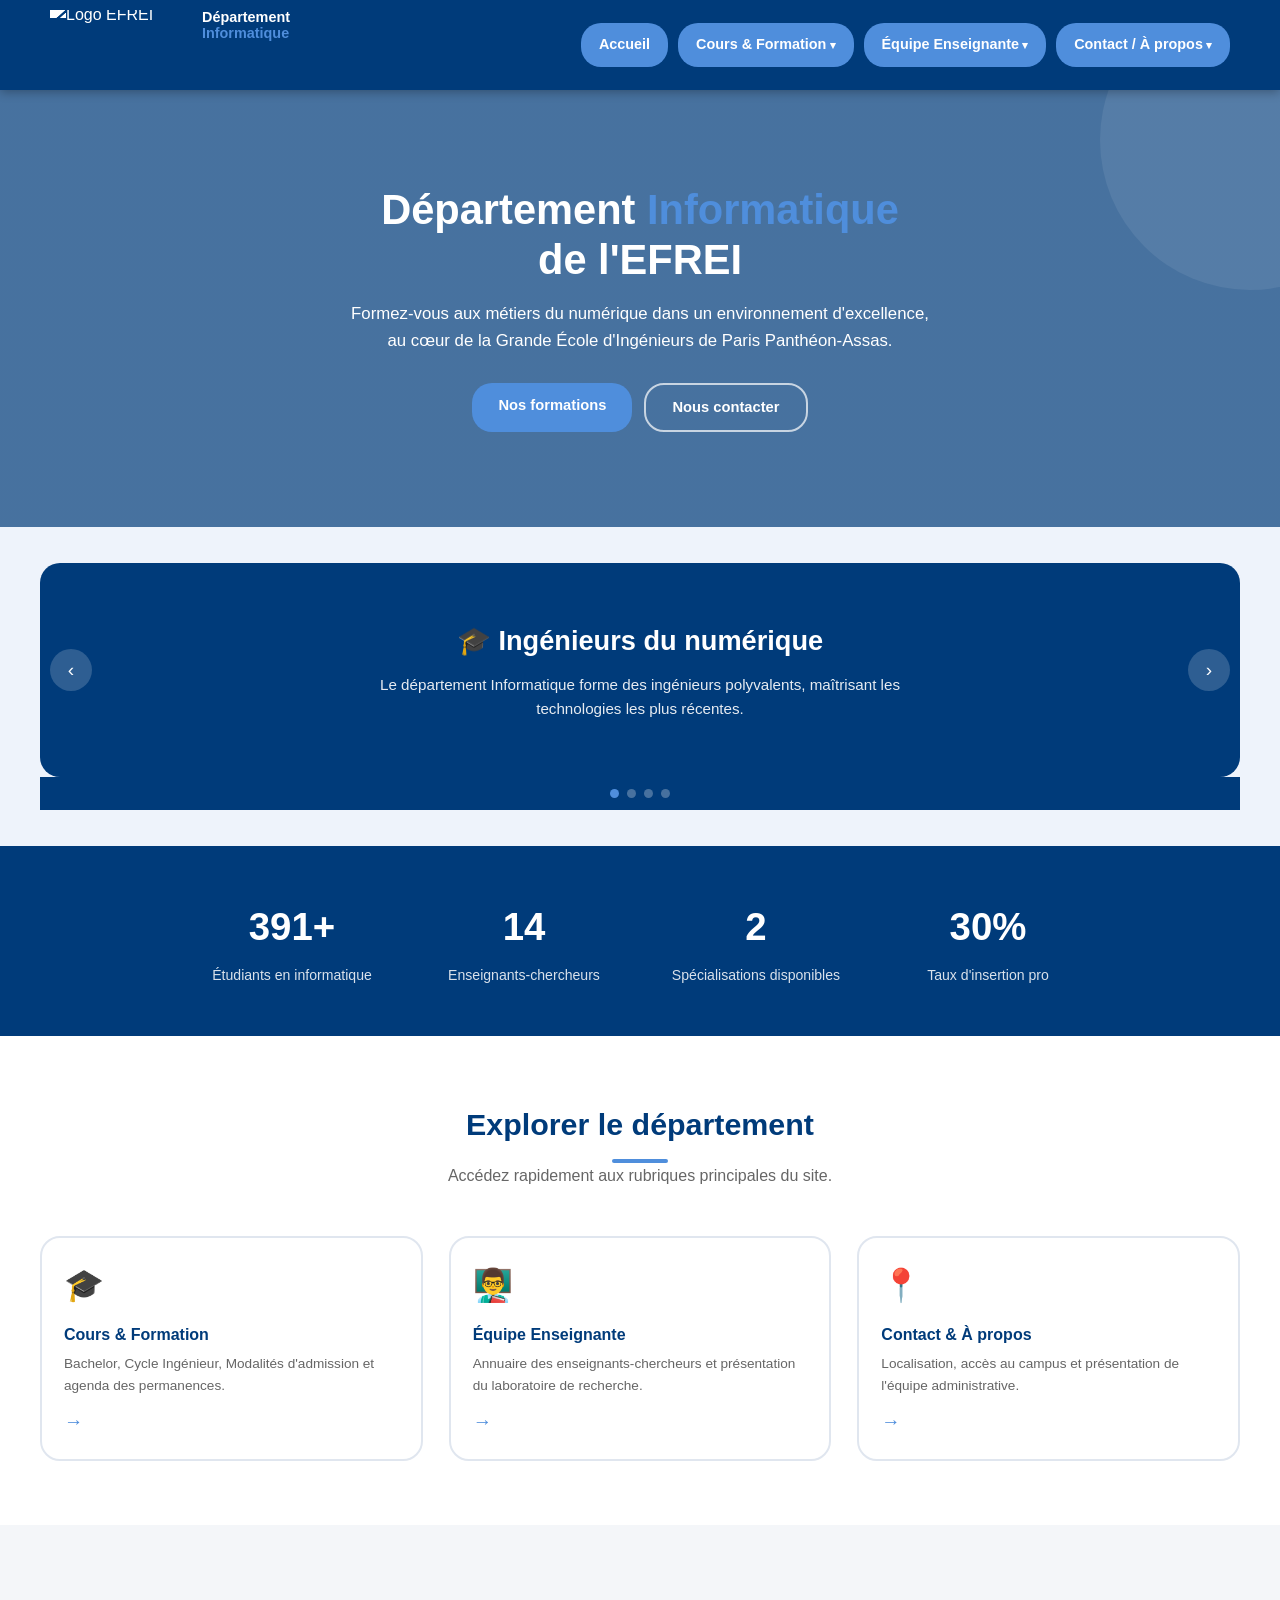
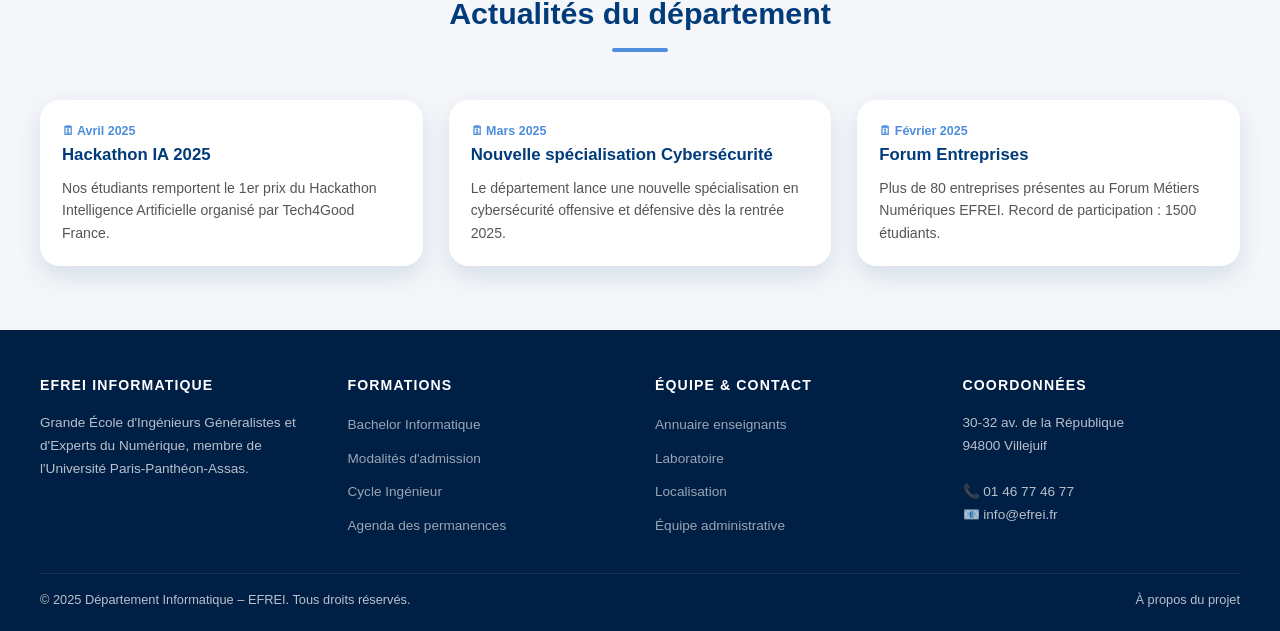
==== commit 16ec5cdd: "Update index.html" ====
--- a/index.html
+++ b/index.html
@@ -12,7 +12,7 @@
 <header>
   <div class="header-inner">
     <div class="logo-zone">
-      <img src="../images/logo-efrei.png" alt="Logo EFREI">
+      <img src="Image/Logo_Efrei_2022.svg" alt="Logo EFREI" class="logo-efrei" />
       <div class="site-title">Département<br><span>Informatique</span></div>
     </div>
  
